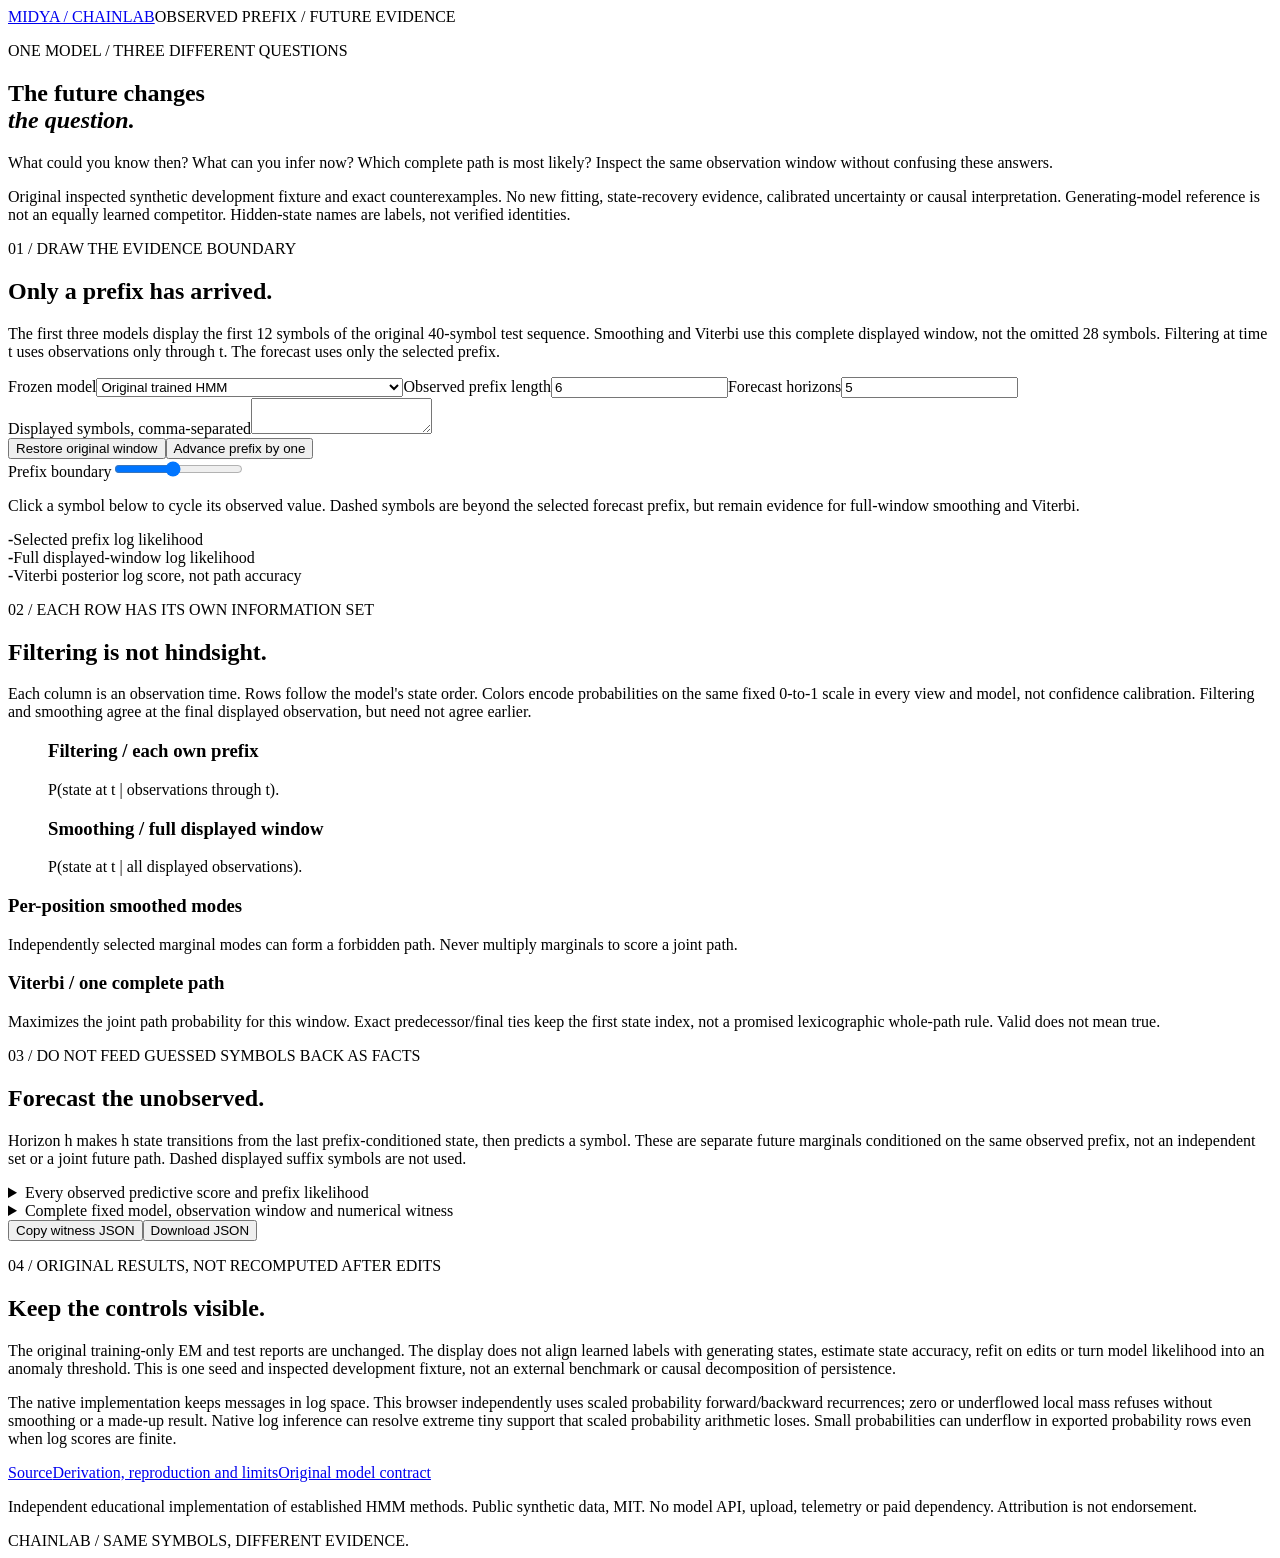
==== docs/index.html @ 7d822a17 "Create index.html" ====
<!doctype html><html lang="en"><head><meta charset="utf-8"><meta name="viewport" content="width=device-width,initial-scale=1"><title>ChainLab - the future changes the question</title><meta name="description" content="Separate prefix-only HMM filtering, full-window smoothing, Viterbi paths and unobserved-future marginal forecasts."><link rel="stylesheet" href="style.css"></head><body><header><a href="https://github.com/midya8/chainlab">MIDYA / CHAINLAB</a><span>OBSERVED PREFIX / FUTURE EVIDENCE</span></header><main><section class="hero"><p class="eyebrow">ONE MODEL / THREE DIFFERENT QUESTIONS</p><h1>The future changes<br><em>the question.</em></h1><p class="lede">What could you know then? What can you infer now? Which complete path is most likely? Inspect the same observation window without confusing these answers.</p><aside>Original inspected synthetic development fixture and exact counterexamples. No new fitting, state-recovery evidence, calibrated uncertainty or causal interpretation. Generating-model reference is not an equally learned competitor. Hidden-state names are labels, not verified identities.</aside></section><section><p class="eyebrow">01 / DRAW THE EVIDENCE BOUNDARY</p><h2>Only a prefix has arrived.</h2><p>The first three models display the first 12 symbols of the original 40-symbol test sequence. Smoothing and Viterbi use this complete displayed window, not the omitted 28 symbols. Filtering at time t uses observations only through t. The forecast uses only the selected prefix.</p><div class="controls"><label>Frozen model<select id="arm"><option value="trained">Original trained HMM</option><option value="initial">Original supplied initialization</option><option value="reference">Original generating-model reference</option><option value="future">Exact future-evidence counterexample</option><option value="path">Exact impossible-marginal-path counterexample</option></select></label><label>Observed prefix length<input id="cut" type="number" value="6" step="1"></label><label>Forecast horizons<input id="horizon" type="number" value="5" step="1"></label></div><label>Displayed symbols, comma-separated<textarea id="sequence" spellcheck="false"></textarea></label><div class="button-row"><button id="reset">Restore original window</button><button id="advance">Advance prefix by one</button></div><label for="cut-slider">Prefix boundary</label><input id="cut-slider" type="range" min="1" max="12" step="1" value="6"><p id="state" role="status" aria-live="polite"></p><p id="error" role="alert"></p><p class="caption">Click a symbol below to cycle its observed value. Dashed symbols are beyond the selected forecast prefix, but remain evidence for full-window smoothing and Viterbi.</p><div id="tokens" class="sequence"></div><div class="metrics"><div><strong id="prefix-ll">-</strong><span>Selected prefix log likelihood</span></div><div><strong id="window-ll">-</strong><span>Full displayed-window log likelihood</span></div><div><strong id="path-score">-</strong><span>Viterbi posterior log score, not path accuracy</span></div></div></section><section><p class="eyebrow">02 / EACH ROW HAS ITS OWN INFORMATION SET</p><h2>Filtering is not hindsight.</h2><p>Each column is an observation time. Rows follow the model's state order. Colors encode probabilities on the same fixed 0-to-1 scale in every view and model, not confidence calibration. Filtering and smoothing agree at the final displayed observation, but need not agree earlier.</p><div id="color-key" class="caption"></div><div class="panels"><figure><h3>Filtering / each own prefix</h3><div id="filter-heat" class="heat"></div><figcaption>P(state at t | observations through t).</figcaption></figure><figure><h3>Smoothing / full displayed window</h3><div id="smooth-heat" class="heat"></div><figcaption>P(state at t | all displayed observations).</figcaption></figure></div><aside id="contrast"></aside><div class="panels"><div class="card"><h3>Per-position smoothed modes</h3><p id="modes" class="path-note"></p><p id="modes-valid"></p><p class="caption">Independently selected marginal modes can form a forbidden path. Never multiply marginals to score a joint path.</p></div><div class="card"><h3>Viterbi / one complete path</h3><p id="path" class="path-note"></p><p class="caption">Maximizes the joint path probability for this window. Exact predecessor/final ties keep the first state index, not a promised lexicographic whole-path rule. Valid does not mean true.</p></div></div></section><section><p class="eyebrow">03 / DO NOT FEED GUESSED SYMBOLS BACK AS FACTS</p><h2>Forecast the unobserved.</h2><p>Horizon h makes h state transitions from the last prefix-conditioned state, then predicts a symbol. These are separate future marginals conditioned on the same observed prefix, not an independent set or a joint future path. Dashed displayed suffix symbols are not used.</p><div id="forecast"></div><aside id="forecast-note"></aside><details><summary>Every observed predictive score and prefix likelihood</summary><p class="caption">Scroll horizontally on narrow screens. The predictive distribution at time t uses the preceding prefix, before observing symbol t.</p><div class="score-table" role="region" tabindex="0" aria-label="Predictive score table"><table><thead><tr><th>Time</th><th>Observed symbol</th><th>Prior predictive probabilities</th><th>Observed log score</th><th>Cumulative log likelihood</th></tr></thead><tbody id="scores"></tbody></table></div></details><details><summary>Complete fixed model, observation window and numerical witness</summary><pre id="witness"></pre></details><div class="button-row"><button id="copy">Copy witness JSON</button><button id="download">Download JSON</button></div><p id="copy-status" role="status" aria-live="polite"></p></section><section><p class="eyebrow">04 / ORIGINAL RESULTS, NOT RECOMPUTED AFTER EDITS</p><h2>Keep the controls visible.</h2><aside id="original"></aside><p>The original training-only EM and test reports are unchanged. The display does not align learned labels with generating states, estimate state accuracy, refit on edits or turn model likelihood into an anomaly threshold. This is one seed and inspected development fixture, not an external benchmark or causal decomposition of persistence.</p><p>The native implementation keeps messages in log space. This browser independently uses scaled probability forward/backward recurrences; zero or underflowed local mass refuses without smoothing or a made-up result. Native log inference can resolve extreme tiny support that scaled probability arithmetic loses. Small probabilities can underflow in exported probability rows even when log scores are finite.</p><nav><a href="https://github.com/midya8/chainlab">Source</a><a href="https://github.com/midya8/chainlab/blob/main/EVIDENCE.md">Derivation, reproduction and limits</a><a href="https://github.com/midya8/chainlab/blob/main/DESIGN.md">Original model contract</a></nav><p class="caption">Independent educational implementation of established HMM methods. Public synthetic data, MIT. No model API, upload, telemetry or paid dependency. Attribution is not endorsement.</p></section></main><footer>CHAINLAB / SAME SYMBOLS, DIFFERENT EVIDENCE.</footer><script src="data.js"></script><script src="inference.js"></script><script src="app.js"></script></body></html>
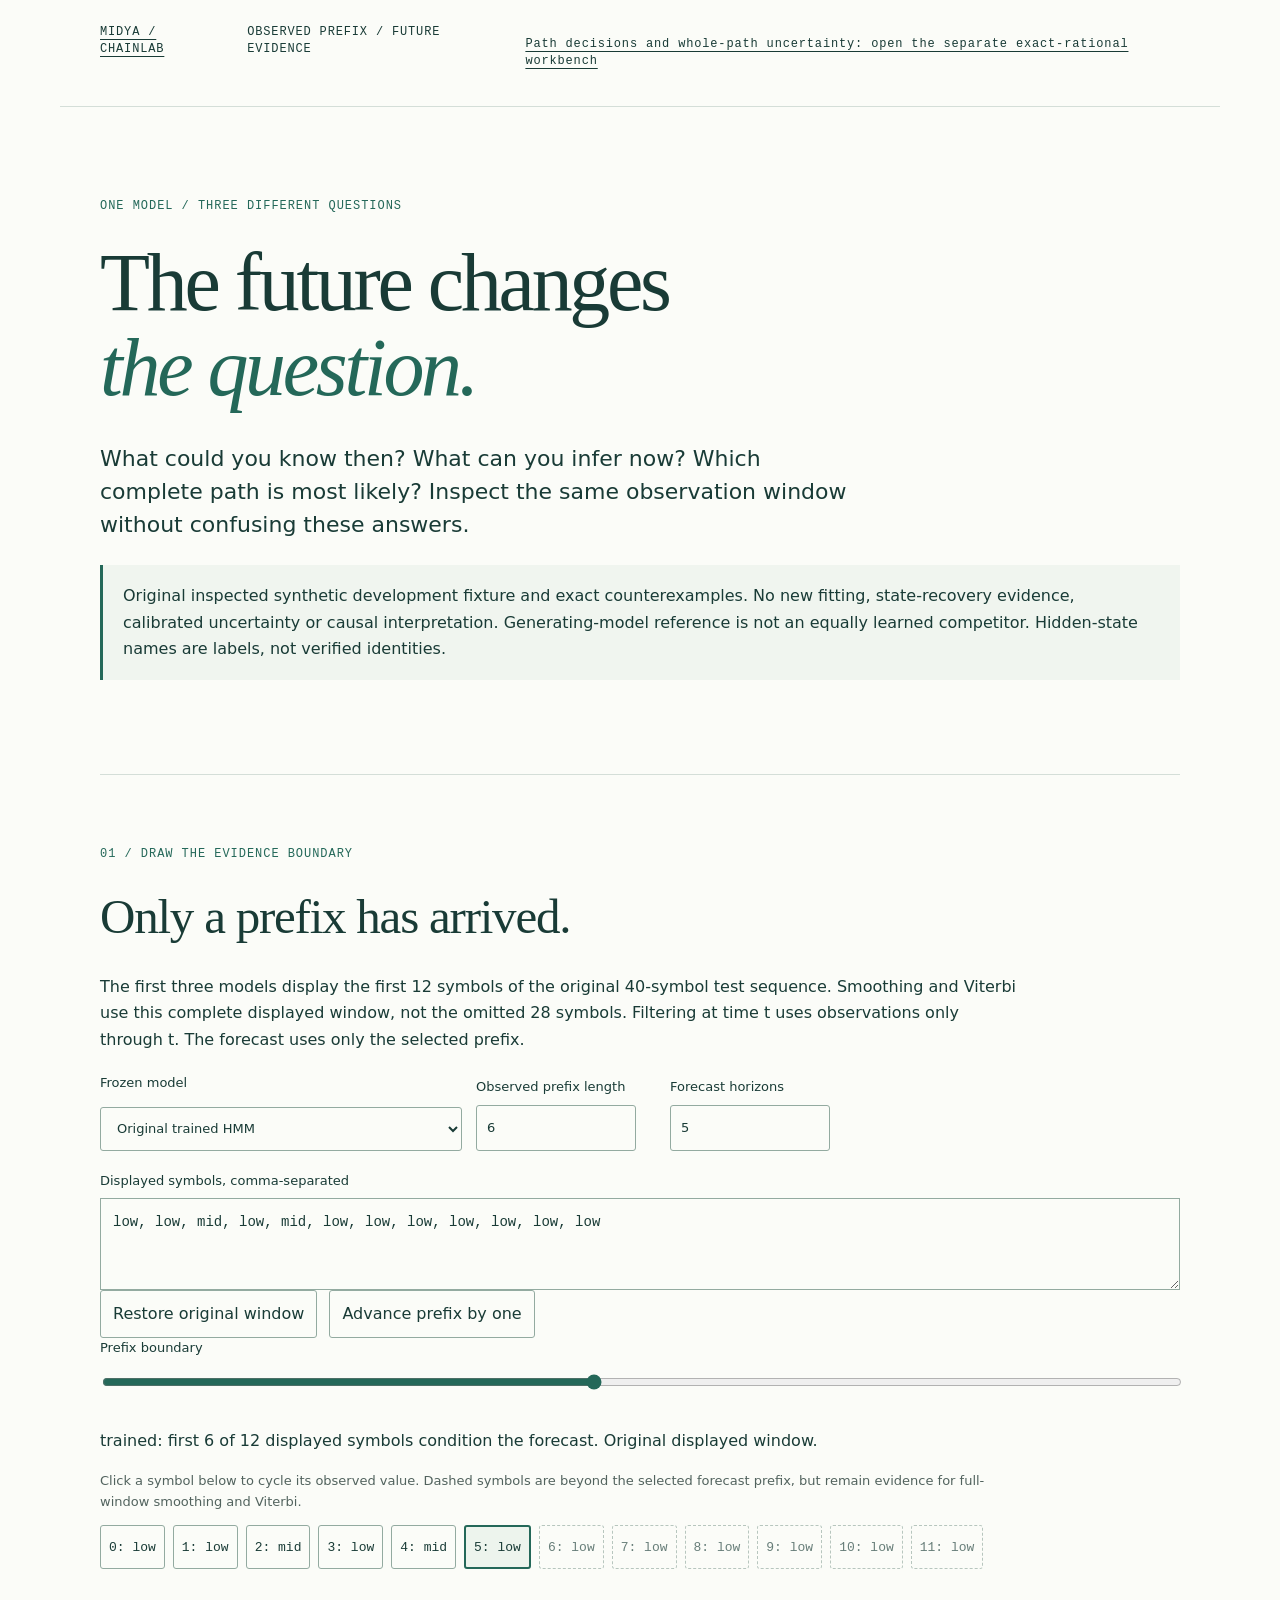
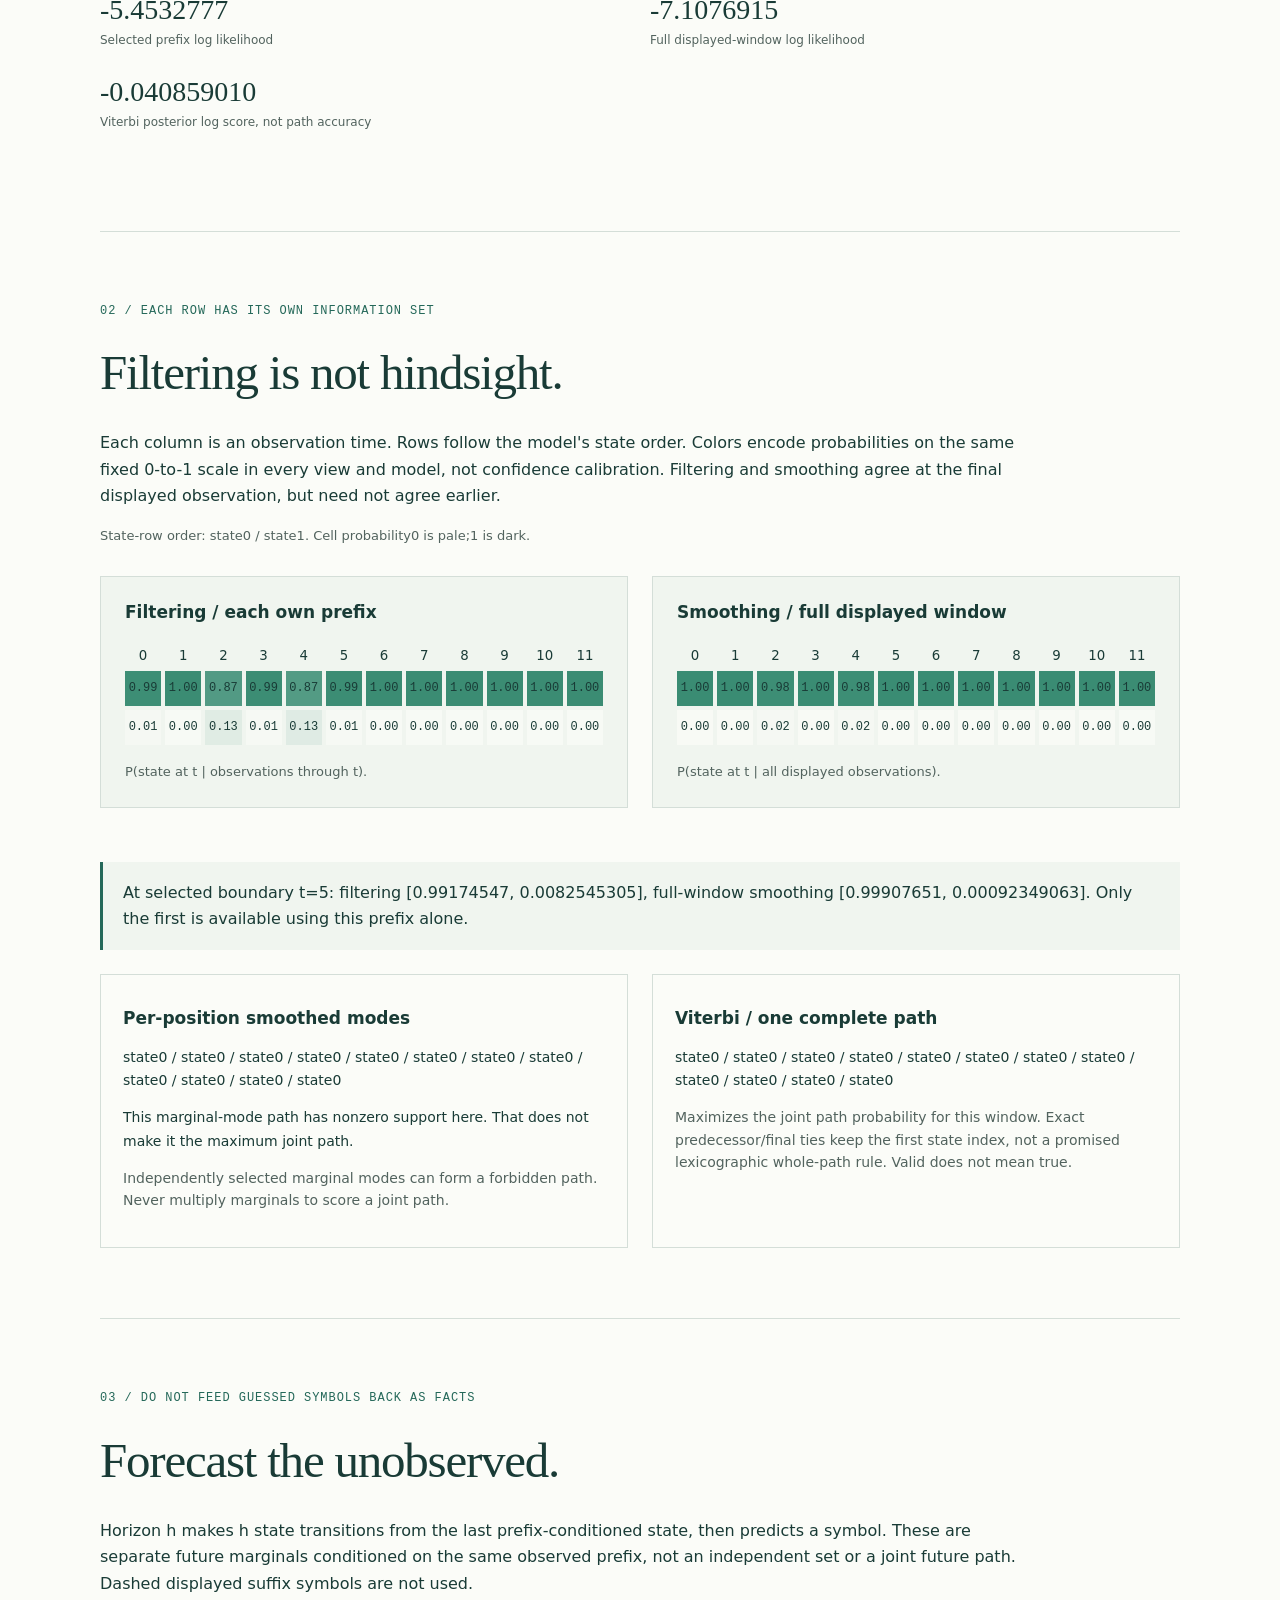
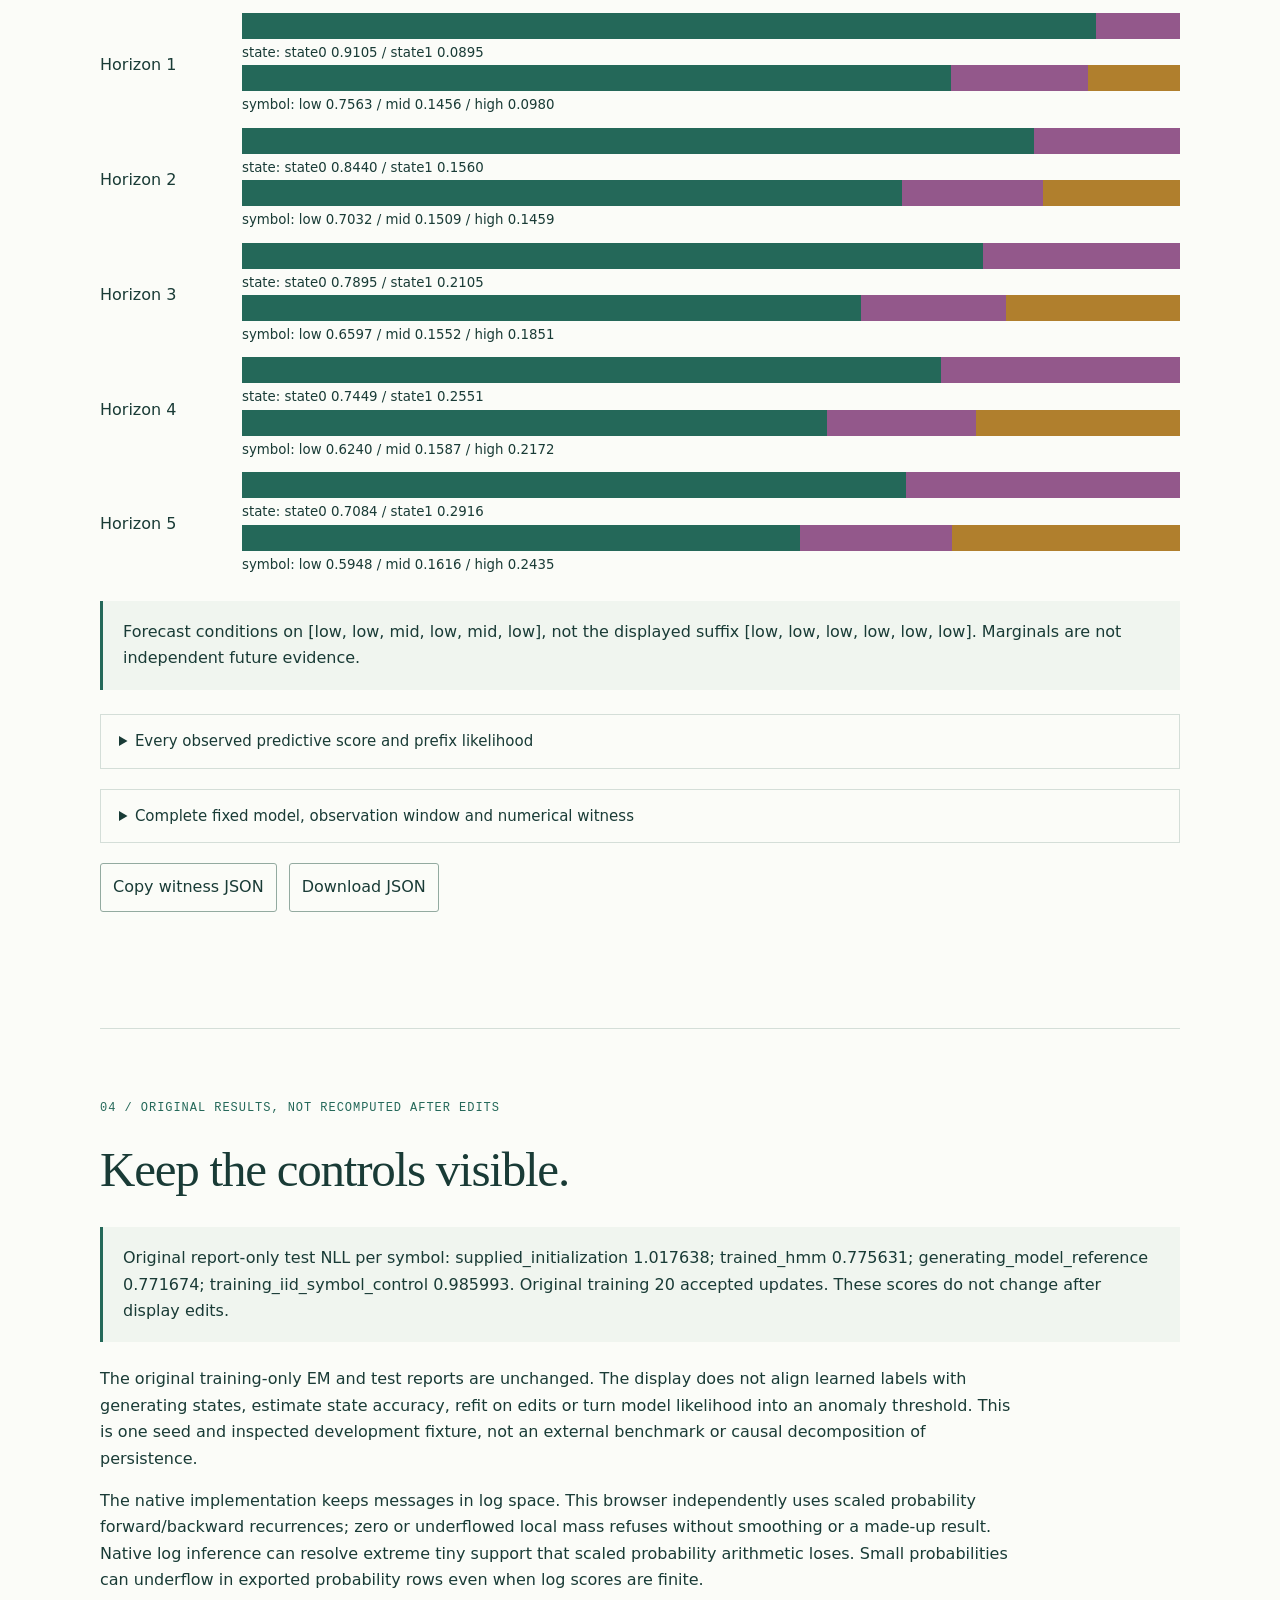
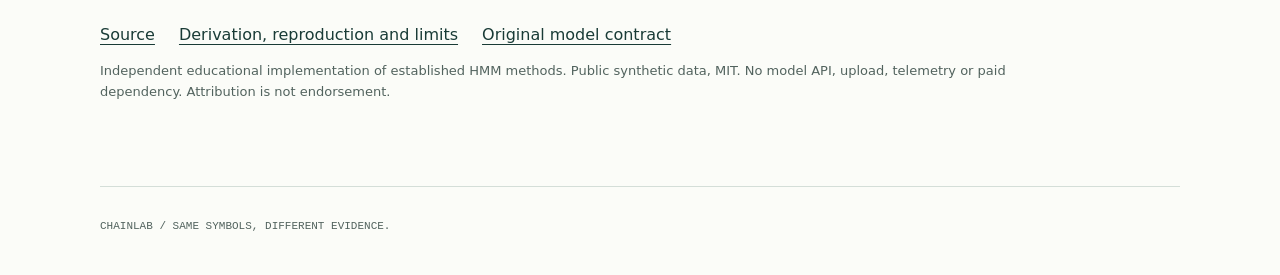
==== commit 70ae5b81: "ChainLab: add path-risk workbench in docs/index.html Separate MAP, supported expected matches, produ" ====
--- a/docs/index.html
+++ b/docs/index.html
@@ -1 +1 @@
-<!doctype html><html lang="en"><head><meta charset="utf-8"><meta name="viewport" content="width=device-width,initial-scale=1"><title>ChainLab - the future changes the question</title><meta name="description" content="Separate prefix-only HMM filtering, full-window smoothing, Viterbi paths and unobserved-future marginal forecasts."><link rel="stylesheet" href="style.css"></head><body><header><a href="https://github.com/midya8/chainlab">MIDYA / CHAINLAB</a><span>OBSERVED PREFIX / FUTURE EVIDENCE</span></header><main><section class="hero"><p class="eyebrow">ONE MODEL / THREE DIFFERENT QUESTIONS</p><h1>The future changes<br><em>the question.</em></h1><p class="lede">What could you know then? What can you infer now? Which complete path is most likely? Inspect the same observation window without confusing these answers.</p><aside>Original inspected synthetic development fixture and exact counterexamples. No new fitting, state-recovery evidence, calibrated uncertainty or causal interpretation. Generating-model reference is not an equally learned competitor. Hidden-state names are labels, not verified identities.</aside></section><section><p class="eyebrow">01 / DRAW THE EVIDENCE BOUNDARY</p><h2>Only a prefix has arrived.</h2><p>The first three models display the first 12 symbols of the original 40-symbol test sequence. Smoothing and Viterbi use this complete displayed window, not the omitted 28 symbols. Filtering at time t uses observations only through t. The forecast uses only the selected prefix.</p><div class="controls"><label>Frozen model<select id="arm"><option value="trained">Original trained HMM</option><option value="initial">Original supplied initialization</option><option value="reference">Original generating-model reference</option><option value="future">Exact future-evidence counterexample</option><option value="path">Exact impossible-marginal-path counterexample</option></select></label><label>Observed prefix length<input id="cut" type="number" value="6" step="1"></label><label>Forecast horizons<input id="horizon" type="number" value="5" step="1"></label></div><label>Displayed symbols, comma-separated<textarea id="sequence" spellcheck="false"></textarea></label><div class="button-row"><button id="reset">Restore original window</button><button id="advance">Advance prefix by one</button></div><label for="cut-slider">Prefix boundary</label><input id="cut-slider" type="range" min="1" max="12" step="1" value="6"><p id="state" role="status" aria-live="polite"></p><p id="error" role="alert"></p><p class="caption">Click a symbol below to cycle its observed value. Dashed symbols are beyond the selected forecast prefix, but remain evidence for full-window smoothing and Viterbi.</p><div id="tokens" class="sequence"></div><div class="metrics"><div><strong id="prefix-ll">-</strong><span>Selected prefix log likelihood</span></div><div><strong id="window-ll">-</strong><span>Full displayed-window log likelihood</span></div><div><strong id="path-score">-</strong><span>Viterbi posterior log score, not path accuracy</span></div></div></section><section><p class="eyebrow">02 / EACH ROW HAS ITS OWN INFORMATION SET</p><h2>Filtering is not hindsight.</h2><p>Each column is an observation time. Rows follow the model's state order. Colors encode probabilities on the same fixed 0-to-1 scale in every view and model, not confidence calibration. Filtering and smoothing agree at the final displayed observation, but need not agree earlier.</p><div id="color-key" class="caption"></div><div class="panels"><figure><h3>Filtering / each own prefix</h3><div id="filter-heat" class="heat"></div><figcaption>P(state at t | observations through t).</figcaption></figure><figure><h3>Smoothing / full displayed window</h3><div id="smooth-heat" class="heat"></div><figcaption>P(state at t | all displayed observations).</figcaption></figure></div><aside id="contrast"></aside><div class="panels"><div class="card"><h3>Per-position smoothed modes</h3><p id="modes" class="path-note"></p><p id="modes-valid"></p><p class="caption">Independently selected marginal modes can form a forbidden path. Never multiply marginals to score a joint path.</p></div><div class="card"><h3>Viterbi / one complete path</h3><p id="path" class="path-note"></p><p class="caption">Maximizes the joint path probability for this window. Exact predecessor/final ties keep the first state index, not a promised lexicographic whole-path rule. Valid does not mean true.</p></div></div></section><section><p class="eyebrow">03 / DO NOT FEED GUESSED SYMBOLS BACK AS FACTS</p><h2>Forecast the unobserved.</h2><p>Horizon h makes h state transitions from the last prefix-conditioned state, then predicts a symbol. These are separate future marginals conditioned on the same observed prefix, not an independent set or a joint future path. Dashed displayed suffix symbols are not used.</p><div id="forecast"></div><aside id="forecast-note"></aside><details><summary>Every observed predictive score and prefix likelihood</summary><p class="caption">Scroll horizontally on narrow screens. The predictive distribution at time t uses the preceding prefix, before observing symbol t.</p><div class="score-table" role="region" tabindex="0" aria-label="Predictive score table"><table><thead><tr><th>Time</th><th>Observed symbol</th><th>Prior predictive probabilities</th><th>Observed log score</th><th>Cumulative log likelihood</th></tr></thead><tbody id="scores"></tbody></table></div></details><details><summary>Complete fixed model, observation window and numerical witness</summary><pre id="witness"></pre></details><div class="button-row"><button id="copy">Copy witness JSON</button><button id="download">Download JSON</button></div><p id="copy-status" role="status" aria-live="polite"></p></section><section><p class="eyebrow">04 / ORIGINAL RESULTS, NOT RECOMPUTED AFTER EDITS</p><h2>Keep the controls visible.</h2><aside id="original"></aside><p>The original training-only EM and test reports are unchanged. The display does not align learned labels with generating states, estimate state accuracy, refit on edits or turn model likelihood into an anomaly threshold. This is one seed and inspected development fixture, not an external benchmark or causal decomposition of persistence.</p><p>The native implementation keeps messages in log space. This browser independently uses scaled probability forward/backward recurrences; zero or underflowed local mass refuses without smoothing or a made-up result. Native log inference can resolve extreme tiny support that scaled probability arithmetic loses. Small probabilities can underflow in exported probability rows even when log scores are finite.</p><nav><a href="https://github.com/midya8/chainlab">Source</a><a href="https://github.com/midya8/chainlab/blob/main/EVIDENCE.md">Derivation, reproduction and limits</a><a href="https://github.com/midya8/chainlab/blob/main/DESIGN.md">Original model contract</a></nav><p class="caption">Independent educational implementation of established HMM methods. Public synthetic data, MIT. No model API, upload, telemetry or paid dependency. Attribution is not endorsement.</p></section></main><footer>CHAINLAB / SAME SYMBOLS, DIFFERENT EVIDENCE.</footer><script src="data.js"></script><script src="inference.js"></script><script src="app.js"></script></body></html>
+<!doctype html><html lang="en"><head><meta charset="utf-8"><meta name="viewport" content="width=device-width,initial-scale=1"><title>ChainLab - the future changes the question</title><meta name="description" content="Separate prefix-only HMM filtering, full-window smoothing, Viterbi paths and unobserved-future marginal forecasts."><link rel="stylesheet" href="style.css"></head><body><header><a href="https://github.com/midya8/chainlab">MIDYA / CHAINLAB</a><span>OBSERVED PREFIX / FUTURE EVIDENCE</span><p><a href="paths.html">Path decisions and whole-path uncertainty: open the separate exact-rational workbench</a></p></header><main><section class="hero"><p class="eyebrow">ONE MODEL / THREE DIFFERENT QUESTIONS</p><h1>The future changes<br><em>the question.</em></h1><p class="lede">What could you know then? What can you infer now? Which complete path is most likely? Inspect the same observation window without confusing these answers.</p><aside>Original inspected synthetic development fixture and exact counterexamples. No new fitting, state-recovery evidence, calibrated uncertainty or causal interpretation. Generating-model reference is not an equally learned competitor. Hidden-state names are labels, not verified identities.</aside></section><section><p class="eyebrow">01 / DRAW THE EVIDENCE BOUNDARY</p><h2>Only a prefix has arrived.</h2><p>The first three models display the first 12 symbols of the original 40-symbol test sequence. Smoothing and Viterbi use this complete displayed window, not the omitted 28 symbols. Filtering at time t uses observations only through t. The forecast uses only the selected prefix.</p><div class="controls"><label>Frozen model<select id="arm"><option value="trained">Original trained HMM</option><option value="initial">Original supplied initialization</option><option value="reference">Original generating-model reference</option><option value="future">Exact future-evidence counterexample</option><option value="path">Exact impossible-marginal-path counterexample</option></select></label><label>Observed prefix length<input id="cut" type="number" value="6" step="1"></label><label>Forecast horizons<input id="horizon" type="number" value="5" step="1"></label></div><label>Displayed symbols, comma-separated<textarea id="sequence" spellcheck="false"></textarea></label><div class="button-row"><button id="reset">Restore original window</button><button id="advance">Advance prefix by one</button></div><label for="cut-slider">Prefix boundary</label><input id="cut-slider" type="range" min="1" max="12" step="1" value="6"><p id="state" role="status" aria-live="polite"></p><p id="error" role="alert"></p><p class="caption">Click a symbol below to cycle its observed value. Dashed symbols are beyond the selected forecast prefix, but remain evidence for full-window smoothing and Viterbi.</p><div id="tokens" class="sequence"></div><div class="metrics"><div><strong id="prefix-ll">-</strong><span>Selected prefix log likelihood</span></div><div><strong id="window-ll">-</strong><span>Full displayed-window log likelihood</span></div><div><strong id="path-score">-</strong><span>Viterbi posterior log score, not path accuracy</span></div></div></section><section><p class="eyebrow">02 / EACH ROW HAS ITS OWN INFORMATION SET</p><h2>Filtering is not hindsight.</h2><p>Each column is an observation time. Rows follow the model's state order. Colors encode probabilities on the same fixed 0-to-1 scale in every view and model, not confidence calibration. Filtering and smoothing agree at the final displayed observation, but need not agree earlier.</p><div id="color-key" class="caption"></div><div class="panels"><figure><h3>Filtering / each own prefix</h3><div id="filter-heat" class="heat"></div><figcaption>P(state at t | observations through t).</figcaption></figure><figure><h3>Smoothing / full displayed window</h3><div id="smooth-heat" class="heat"></div><figcaption>P(state at t | all displayed observations).</figcaption></figure></div><aside id="contrast"></aside><div class="panels"><div class="card"><h3>Per-position smoothed modes</h3><p id="modes" class="path-note"></p><p id="modes-valid"></p><p class="caption">Independently selected marginal modes can form a forbidden path. Never multiply marginals to score a joint path.</p></div><div class="card"><h3>Viterbi / one complete path</h3><p id="path" class="path-note"></p><p class="caption">Maximizes the joint path probability for this window. Exact predecessor/final ties keep the first state index, not a promised lexicographic whole-path rule. Valid does not mean true.</p></div></div></section><section><p class="eyebrow">03 / DO NOT FEED GUESSED SYMBOLS BACK AS FACTS</p><h2>Forecast the unobserved.</h2><p>Horizon h makes h state transitions from the last prefix-conditioned state, then predicts a symbol. These are separate future marginals conditioned on the same observed prefix, not an independent set or a joint future path. Dashed displayed suffix symbols are not used.</p><div id="forecast"></div><aside id="forecast-note"></aside><details><summary>Every observed predictive score and prefix likelihood</summary><p class="caption">Scroll horizontally on narrow screens. The predictive distribution at time t uses the preceding prefix, before observing symbol t.</p><div class="score-table" role="region" tabindex="0" aria-label="Predictive score table"><table><thead><tr><th>Time</th><th>Observed symbol</th><th>Prior predictive probabilities</th><th>Observed log score</th><th>Cumulative log likelihood</th></tr></thead><tbody id="scores"></tbody></table></div></details><details><summary>Complete fixed model, observation window and numerical witness</summary><pre id="witness"></pre></details><div class="button-row"><button id="copy">Copy witness JSON</button><button id="download">Download JSON</button></div><p id="copy-status" role="status" aria-live="polite"></p></section><section><p class="eyebrow">04 / ORIGINAL RESULTS, NOT RECOMPUTED AFTER EDITS</p><h2>Keep the controls visible.</h2><aside id="original"></aside><p>The original training-only EM and test reports are unchanged. The display does not align learned labels with generating states, estimate state accuracy, refit on edits or turn model likelihood into an anomaly threshold. This is one seed and inspected development fixture, not an external benchmark or causal decomposition of persistence.</p><p>The native implementation keeps messages in log space. This browser independently uses scaled probability forward/backward recurrences; zero or underflowed local mass refuses without smoothing or a made-up result. Native log inference can resolve extreme tiny support that scaled probability arithmetic loses. Small probabilities can underflow in exported probability rows even when log scores are finite.</p><nav><a href="https://github.com/midya8/chainlab">Source</a><a href="https://github.com/midya8/chainlab/blob/main/EVIDENCE.md">Derivation, reproduction and limits</a><a href="https://github.com/midya8/chainlab/blob/main/DESIGN.md">Original model contract</a></nav><p class="caption">Independent educational implementation of established HMM methods. Public synthetic data, MIT. No model API, upload, telemetry or paid dependency. Attribution is not endorsement.</p></section></main><footer>CHAINLAB / SAME SYMBOLS, DIFFERENT EVIDENCE.</footer><script src="data.js"></script><script src="inference.js"></script><script src="app.js"></script></body></html>
--- a/docs/style.css
+++ b/docs/style.css
@@ -0,0 +1,10 @@
+:root{color-scheme:light;--ink:#193b36;--muted:#52635e;--rule:#d4ded8;--accent:#246859;--paper:#fbfcf8;--panel:#f0f5ef;--error:#a32432}*{box-sizing:border-box}body{margin:0;background:var(--paper);color:var(--ink);font:16px/1.65 system-ui,-apple-system,Segoe UI,sans-serif}header,main,footer{max-width:1160px;margin:auto;padding:0 40px}header{padding-top:24px;padding-bottom:24px;display:flex;justify-content:space-between;gap:24px;border-bottom:1px solid var(--rule);font:12px/1.4 ui-monospace,monospace;letter-spacing:.07em}a{color:inherit;text-underline-offset:4px}a:hover{color:var(--accent)}section{padding:70px 0;border-bottom:1px solid var(--rule)}.hero{padding-top:90px}.eyebrow{font:12px/1.6 ui-monospace,monospace;letter-spacing:.08em;color:var(--accent);margin:0 0 24px}h1{font:clamp(48px,6.4vw,82px)/1.04 Georgia,serif;letter-spacing:-.04em;margin:0 0 32px;max-width:950px}h1 em{font-weight:normal;color:var(--accent)}h2{font:clamp(32px,4vw,49px)/1.13 Georgia,serif;letter-spacing:-.025em;margin:0 0 30px}h3{font-size:17px;line-height:1.4;margin:0 0 20px}.lede{font-size:22px;line-height:1.5;max-width:760px}p{max-width:920px}.muted,.caption{color:var(--muted)}.caption{font-size:13px;line-height:1.6}.facts{display:grid;grid-template-columns:repeat(3,minmax(0,1fr));gap:24px;margin:40px 0}.facts strong{display:block;font:30px/1.25 Georgia,serif;overflow-wrap:anywhere}.facts span{display:block;font-size:13px;color:var(--muted);margin-top:6px}.callout{background:var(--panel);border-left:3px solid var(--accent);padding:15px 18px;max-width:none}.toolbar{display:flex;gap:16px;align-items:end;flex-wrap:wrap;margin:28px 0 12px}label{display:block;font-size:13px;line-height:1.5}input,select,button,summary{font:inherit}input[type=number],select,button{min-height:46px;border:1px solid #93aaa0;border-radius:3px;background:transparent;color:var(--ink);padding:10px 12px;max-width:100%}select{display:block;margin-top:6px;min-width:160px}button{cursor:pointer;font-size:14px}button:hover{background:#e1ece3}button:focus-visible,select:focus-visible,input:focus-visible,summary:focus-visible{outline:3px solid #ae6f9e;outline-offset:3px}.workspace{display:grid;grid-template-columns:1.1fr 1fr;gap:22px;align-items:start;margin:24px 0}.panel{background:var(--panel);padding:24px;min-width:0;border:1px solid var(--rule)}svg{display:block;width:100%;height:auto;overflow:hidden}#scatter{background:#fbfcf8;border:1px solid var(--rule)}.metrics{display:grid;grid-template-columns:1fr 1fr;gap:20px;margin:20px 0 28px}.metrics span{display:block;font-size:12px;color:var(--muted)}.metrics strong{font:28px/1.5 Georgia,serif}.posterior{margin:16px 0}.posterior-head{display:flex;justify-content:space-between;gap:20px}.posterior .bar{height:9px;background:#d7e2d7;margin:6px 0}.posterior .bar span{display:block;height:100%}.posterior p{margin:3px 0}.button-row{display:flex;gap:12px;flex-wrap:wrap}details{border:1px solid var(--rule);margin:20px 0;padding:0 18px}summary{cursor:pointer;min-height:56px;display:list-item;align-content:center;font-size:15px;padding:14px 0}details[open]{padding-bottom:20px}#features{display:grid;grid-template-columns:repeat(2,minmax(0,1fr));gap:24px}#features .feature{display:grid;grid-template-columns:minmax(0,1fr) 105px;gap:10px;align-items:center}#features label{min-height:40px;align-content:center;font-size:14px}#features input[type=number]{width:100%;font-size:14px}#features input[type=range]{grid-column:1/-1;width:100%;accent-color:var(--accent);min-height:44px;margin:0;cursor:pointer}.cards{display:grid;grid-template-columns:repeat(2,minmax(0,1fr));gap:18px;margin:24px 0}.card{padding:22px;border:1px solid var(--rule);min-width:0}.card.pick{border:2px solid var(--accent)}.card .badge{font:11px/1.5 ui-monospace,monospace;color:var(--accent);letter-spacing:.04em}.card h3{margin:10px 0 15px}.score-row{display:flex;justify-content:space-between;gap:20px;font-size:14px;margin:6px 0}.score-row strong{font-family:ui-monospace,monospace;font-weight:500}.card p{font-size:14px}.table-scroll{overflow-x:auto}.table-scroll:focus{outline:2px solid var(--accent)}table{border-collapse:collapse;width:100%;font:12px/1.6 ui-monospace,monospace;min-width:700px}td,th{text-align:left;padding:11px 12px;border-bottom:1px solid var(--rule)}th{color:var(--accent)}pre{white-space:pre-wrap;word-break:break-all;font:12px/1.6 ui-monospace,monospace;max-height:500px;overflow:auto;padding:15px;background:var(--panel)}#error{color:var(--error);font-weight:600}nav{display:flex;gap:25px;flex-wrap:wrap;margin:28px 0 0}footer{padding-top:30px;padding-bottom:40px;font:11px/1.7 ui-monospace,monospace;color:var(--muted)}#copy-status{font-size:13px;min-height:20px}#controls{grid-template-columns:repeat(3,minmax(0,1fr))}#controls .score-row{font-size:12px}#history{background:#fbfcf8}#history-range{margin:12px 0 0}@media(max-width:760px){header,main,footer{padding-left:22px;padding-right:22px}header span{display:none}section{padding:48px 0}.hero{padding-top:58px}h1{font-size:51px}.lede{font-size:19px}.facts{gap:18px;grid-template-columns:1fr}.facts>div{display:flex;gap:18px;align-items:baseline;flex-wrap:wrap}.facts strong{font-size:27px}.facts span{font-size:13px}.workspace{grid-template-columns:1fr}.panel{padding:18px}.toolbar label{width:100%}select{width:100%;min-width:0}.toolbar button{flex:1}.cards,#controls{grid-template-columns:1fr}#features{grid-template-columns:1fr;gap:22px}.metrics{gap:14px}.metrics strong{font-size:25px}.callout{padding:14px}nav{display:grid;gap:14px}.card{padding:20px}.score-row{gap:15px}body{font-size:15px}.caption{font-size:13px}}
+#terms{display:grid;grid-template-columns:repeat(2,minmax(0,1fr));gap:12px}.term{padding:14px;border:1px solid var(--line);overflow-wrap:anywhere}.term b{display:block;margin:8px 0;font-family:monospace}.term .track{height:7px;background:#edf2ed;position:relative}.term .bar{height:7px;position:absolute;background:#286b5b}.term .bar.negative{background:#925593}.term small{display:block}.selected{background:#edf4ed}.table-wrap{overflow-x:auto}#slice{width:100%;height:auto}#error:empty{display:none}#state{overflow-wrap:anywhere}svg text{font-family:system-ui,sans-serif}nav{display:flex;flex-wrap:wrap;gap:24px}@media(max-width:650px){#terms{grid-template-columns:1fr}}
+.controls{display:flex;flex-wrap:wrap;gap:14px;align-items:end;margin:20px 0}.controls label{min-width:180px}label{display:flex;flex-direction:column;gap:8px;font-size:13px}aside{background:var(--panel);border-left:3px solid var(--accent);padding:18px 20px;margin:24px 0}.stats{display:grid;grid-template-columns:repeat(3,minmax(0,1fr));gap:24px;margin:34px 0}.stats strong{display:block;font:29px/1.3 Georgia,serif;overflow-wrap:anywhere}.stats span{display:block;font-size:13px;color:var(--muted);margin-top:8px}.feature-grid{display:grid;grid-template-columns:repeat(3,minmax(0,1fr));gap:18px;margin-top:22px}.feature-grid label{min-width:0}.feature-grid input{width:100%;min-width:0}.term{border-color:var(--rule)}#error{color:var(--error)}figure{margin:30px 0;padding:24px;background:var(--panel);border:1px solid var(--rule)}figcaption{font-size:13px;color:var(--muted);margin-top:16px}#history{width:100%;height:auto}td{white-space:normal;overflow-wrap:anywhere}#results tr td:first-child{min-width:110px}#results tr td:last-child{min-width:180px}pre{max-height:520px;overflow:auto}button,select,input,summary{min-height:44px}input[type=range]{padding:0}button,select,input{font:inherit}button{cursor:pointer}select{max-width:100%}@media(max-width:650px){.stats{grid-template-columns:1fr}.feature-grid{grid-template-columns:1fr}figure{padding:12px}.controls label,.controls button{width:100%}header span{display:none}}
+
+.term{border:1px solid var(--rule)}
+
+#query-slider{width:100%;accent-color:var(--accent)}#terms{display:table-row-group}#terms td{white-space:nowrap;overflow-wrap:normal}#terms tr td:first-child{min-width:130px}.route-table table{min-width:850px}
+#cut-slider{width:100%;accent-color:var(--accent)}.sequence{display:flex;gap:8px;flex-wrap:wrap}.sequence button{min-width:44px;font:13px ui-monospace,monospace;padding:8px}.sequence .future{opacity:.65;border-style:dashed}.sequence .selected{border:2px solid var(--accent)}.heat{display:grid;gap:4px;margin:16px 0}.heat .cell{height:35px;text-align:center;font:12px/35px ui-monospace,monospace;color:#193b36;min-width:0}.heat-label{font:12px ui-monospace,monospace;margin:12px 0}.rows{display:grid;grid-template-columns:130px 1fr;align-items:center;gap:12px;margin:10px 0}.prob-bars{display:flex;height:26px;min-width:0}.prob-bars span{display:block}.path-note{overflow-wrap:anywhere}textarea{width:100%;min-height:92px;background:transparent;border:1px solid #93aaa0;padding:12px;color:var(--ink);font:14px/1.6 ui-monospace,monospace}.controls input{max-width:160px;padding:10px;border:1px solid #93aaa0;color:var(--ink);background:transparent}.score-table{overflow:auto}.score-table table{min-width:780px}.score-table td{white-space:nowrap;overflow-wrap:normal}.panels{display:grid;grid-template-columns:1fr 1fr;gap:24px}#error:empty{display:none}@media(max-width:650px){.panels{grid-template-columns:1fr}.rows{grid-template-columns:95px 1fr}.controls input{max-width:100%;width:100%}.heat .cell{font-size:10px}.heat{gap:2px}} 
+
+.heat{display:block}.heat-grid{display:grid;gap:4px}.heat-grid>small{text-align:center}.heat-mobile{display:none}@media(max-width:650px){.heat-grid{display:none}.heat-mobile{display:grid;gap:12px}.heat-mobile>div{display:grid;grid-template-columns:40px 1fr;gap:8px;font:13px/1.6 ui-monospace,monospace}.heat-mobile span{display:block;padding-left:8px;margin-bottom:4px}}
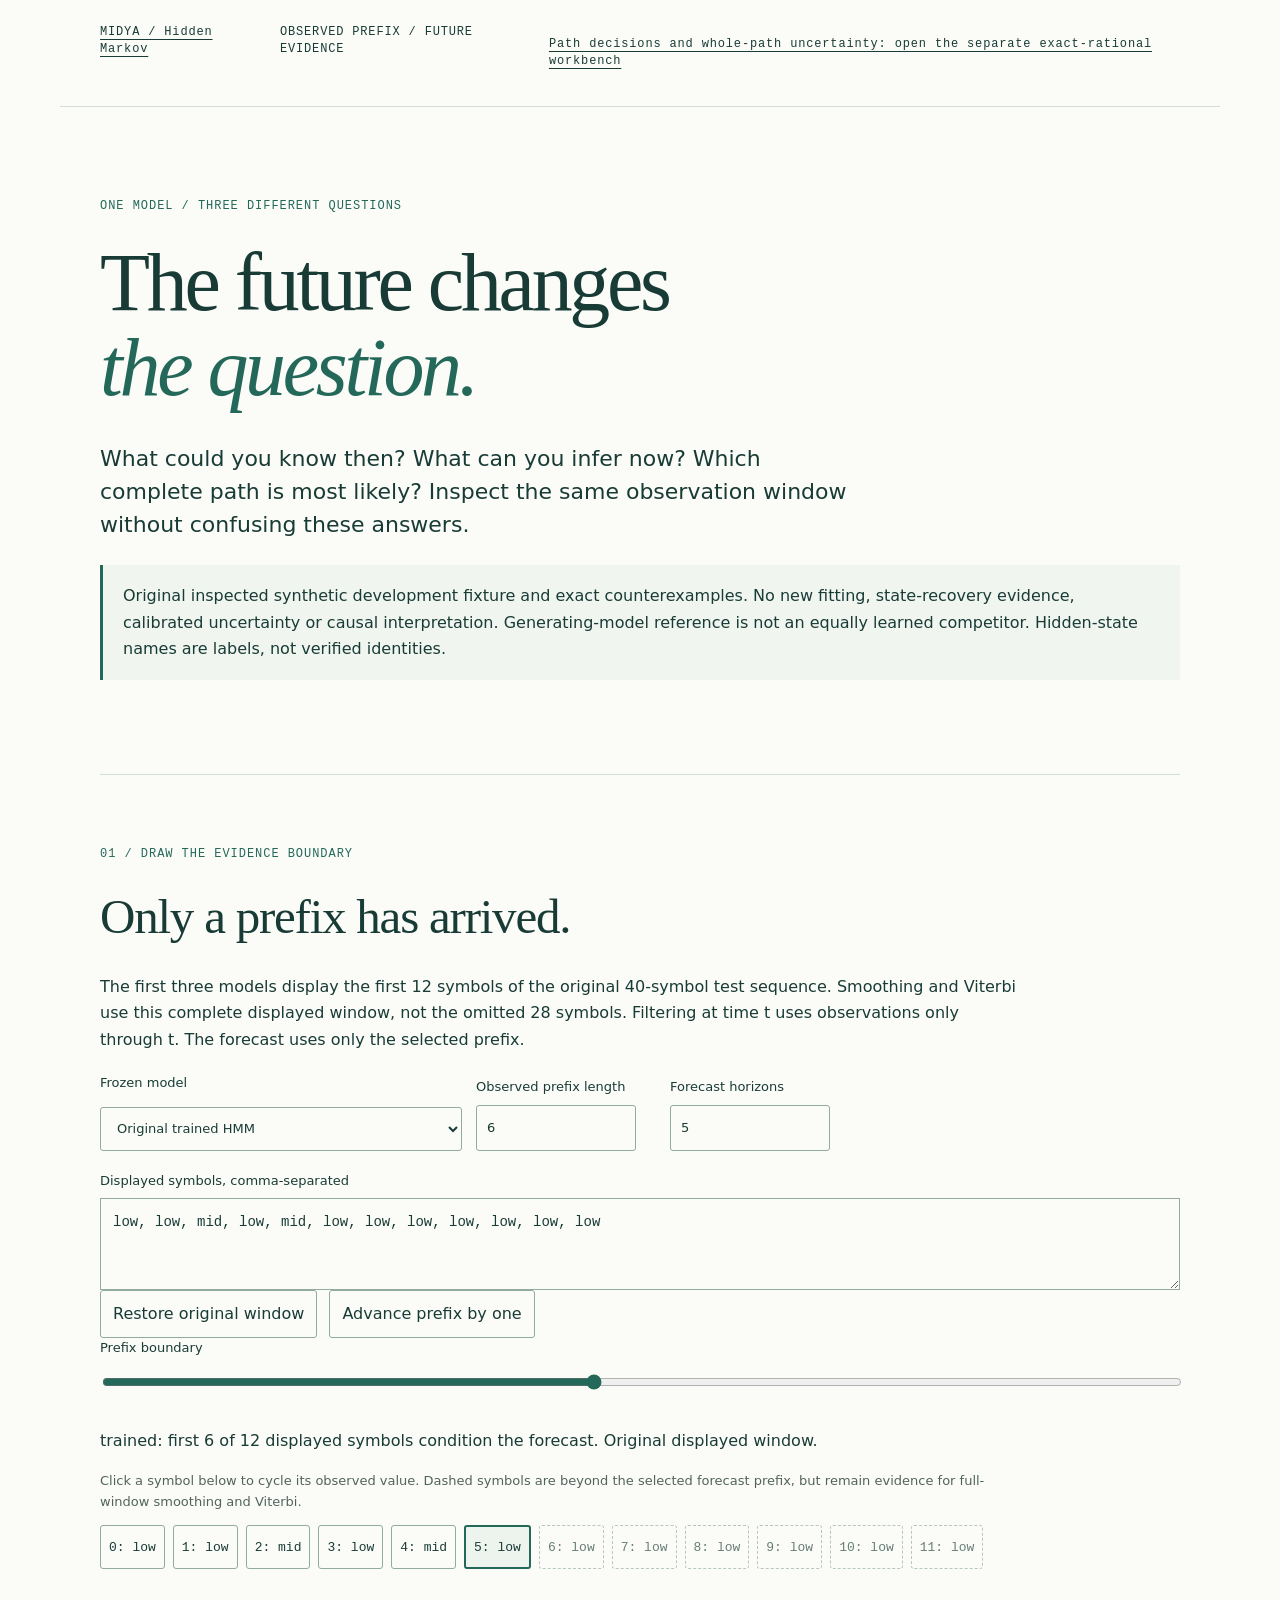
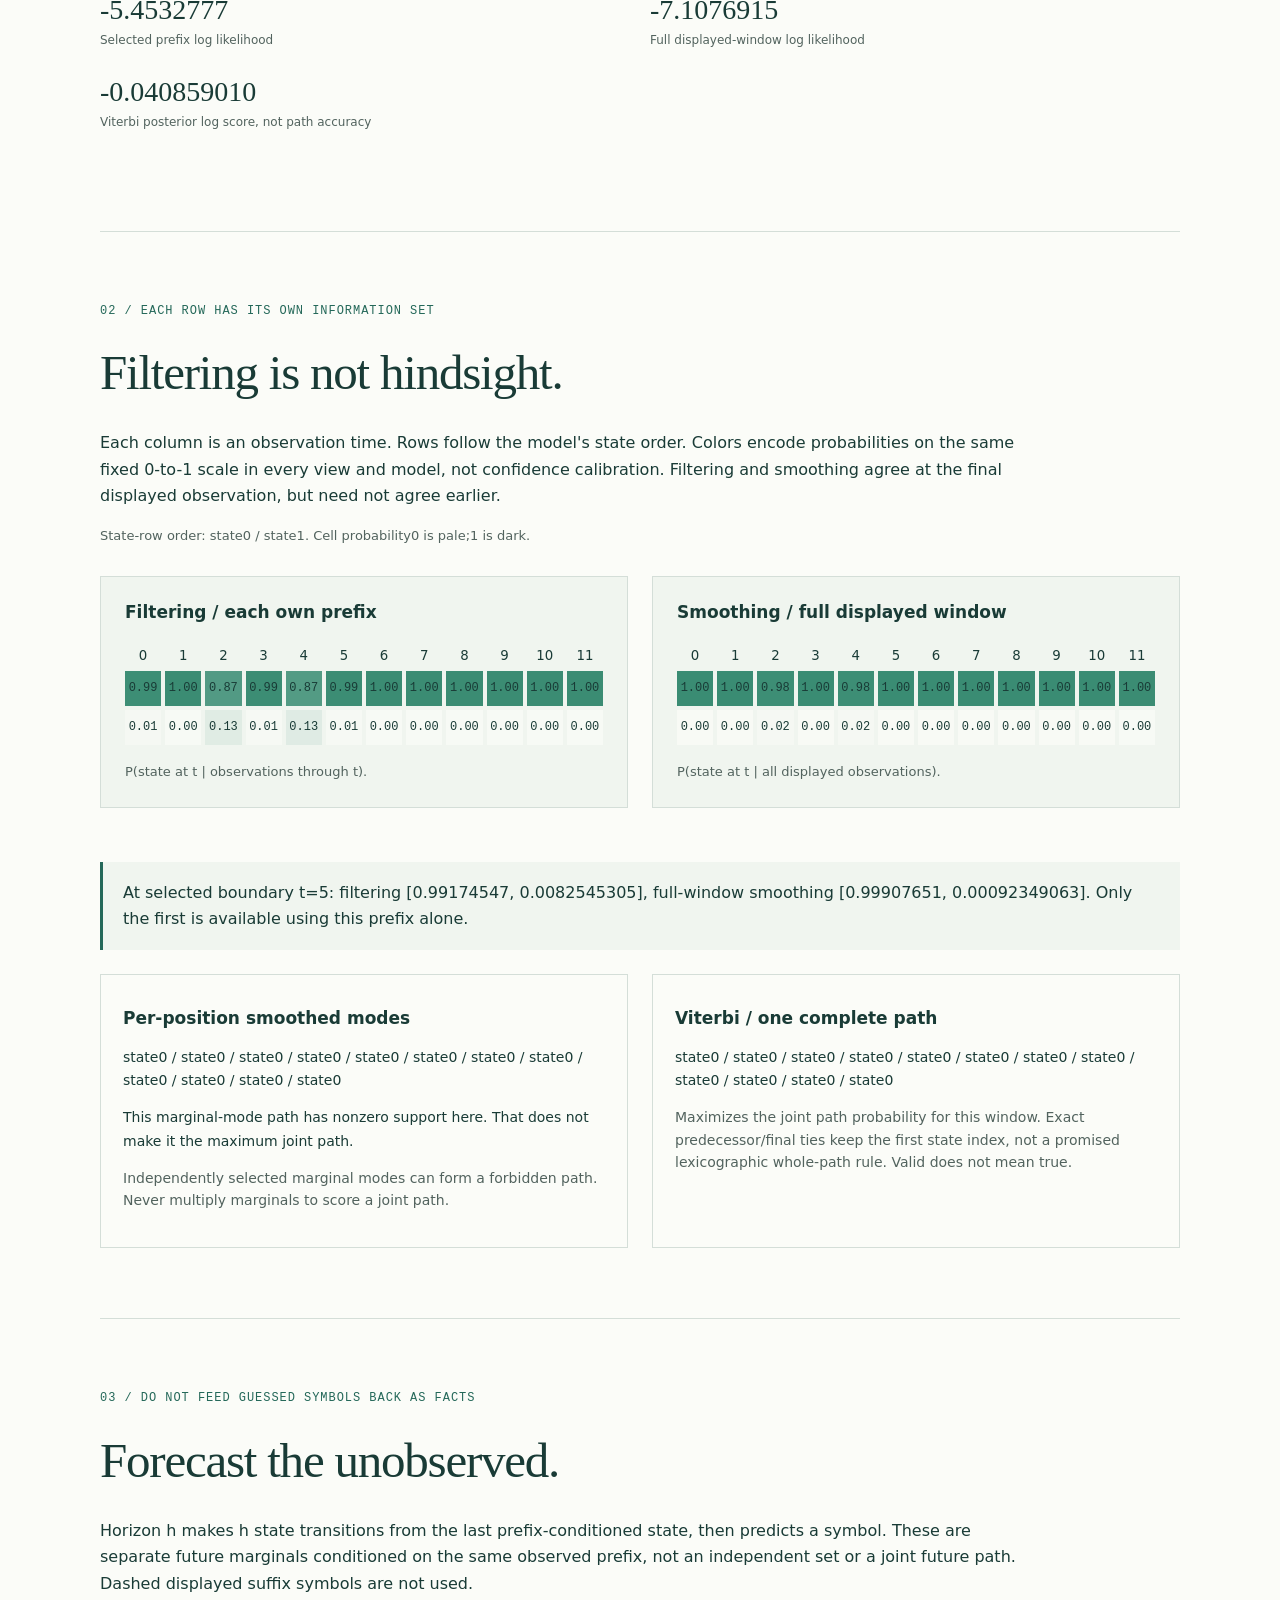
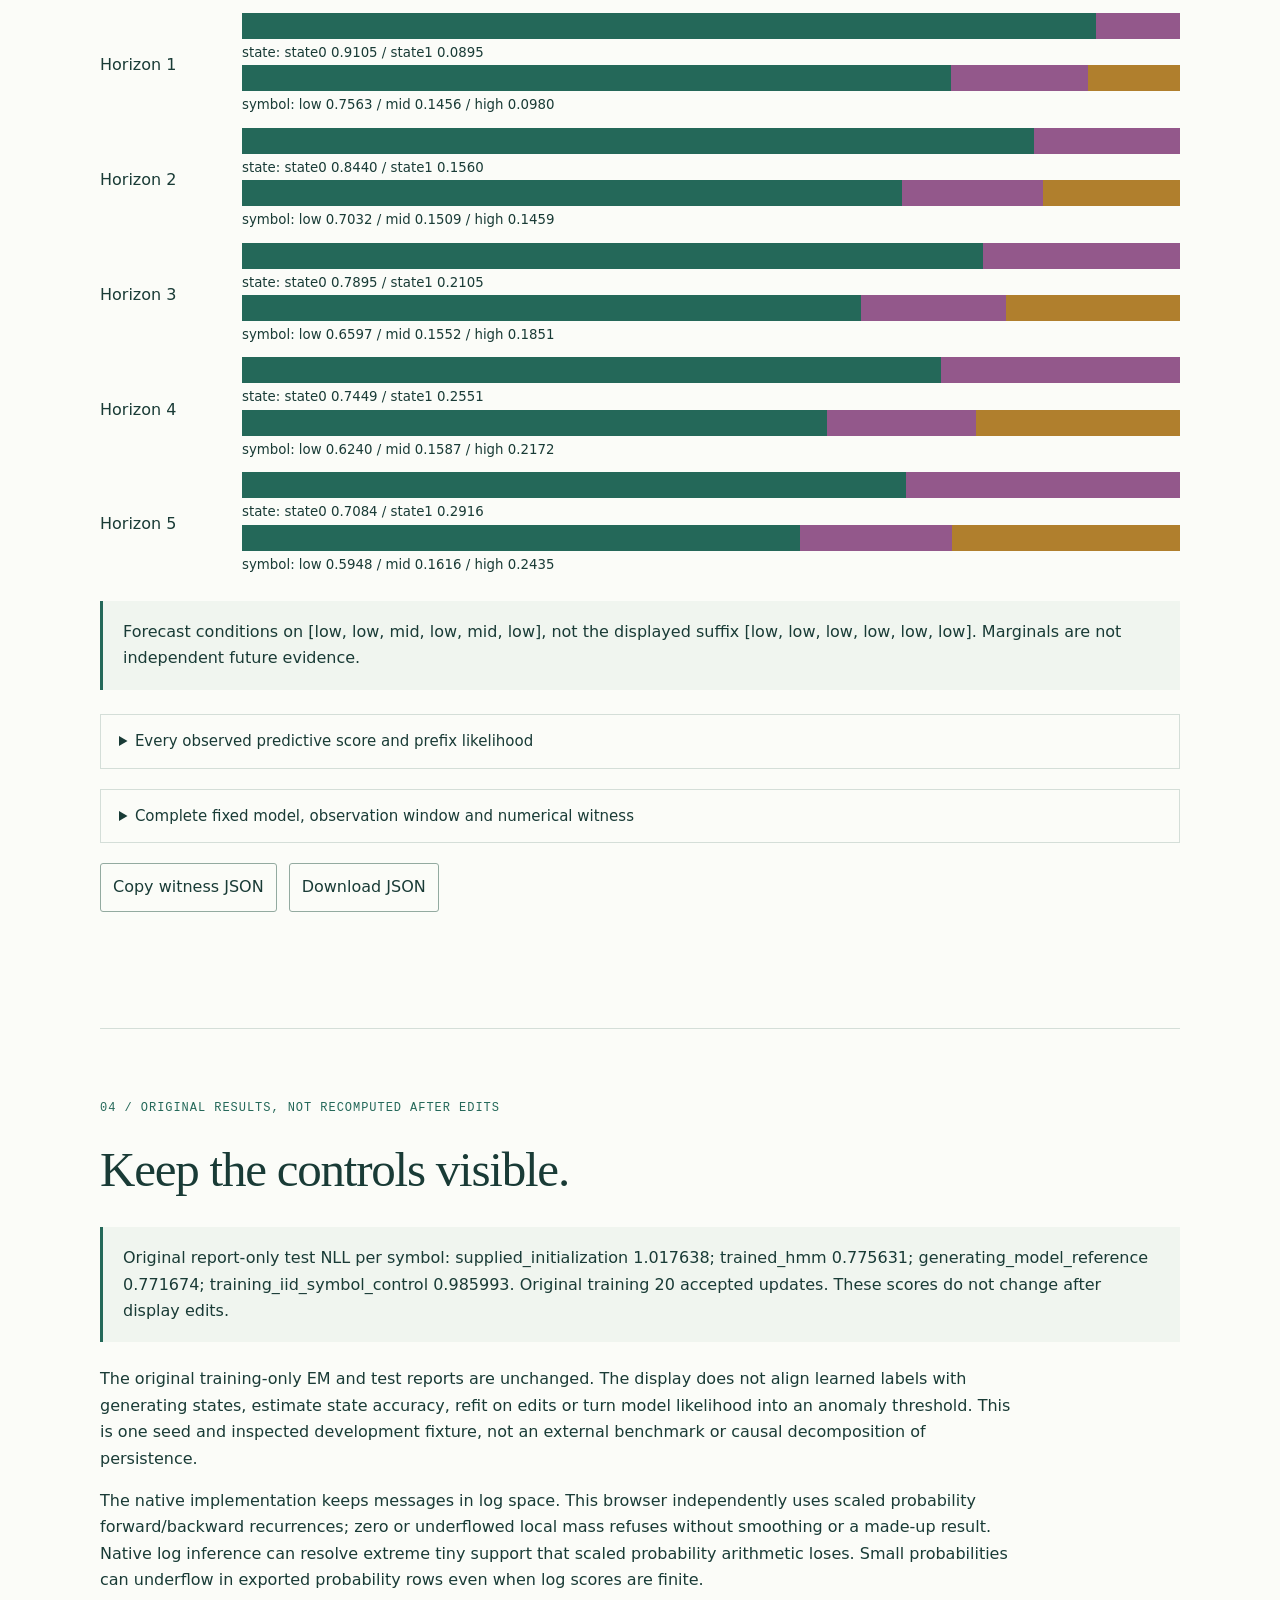
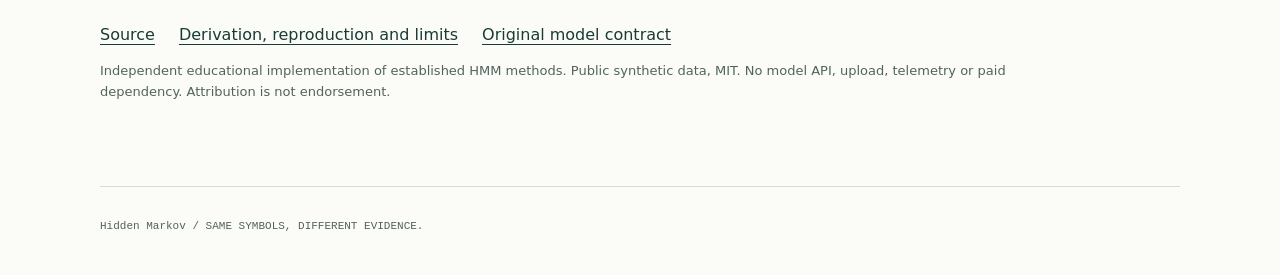
==== commit c8e1fbe4: "Update project names and links" ====
--- a/docs/index.html
+++ b/docs/index.html
@@ -1 +1 @@
-<!doctype html><html lang="en"><head><meta charset="utf-8"><meta name="viewport" content="width=device-width,initial-scale=1"><title>ChainLab - the future changes the question</title><meta name="description" content="Separate prefix-only HMM filtering, full-window smoothing, Viterbi paths and unobserved-future marginal forecasts."><link rel="stylesheet" href="style.css"></head><body><header><a href="https://github.com/midya8/chainlab">MIDYA / CHAINLAB</a><span>OBSERVED PREFIX / FUTURE EVIDENCE</span><p><a href="paths.html">Path decisions and whole-path uncertainty: open the separate exact-rational workbench</a></p></header><main><section class="hero"><p class="eyebrow">ONE MODEL / THREE DIFFERENT QUESTIONS</p><h1>The future changes<br><em>the question.</em></h1><p class="lede">What could you know then? What can you infer now? Which complete path is most likely? Inspect the same observation window without confusing these answers.</p><aside>Original inspected synthetic development fixture and exact counterexamples. No new fitting, state-recovery evidence, calibrated uncertainty or causal interpretation. Generating-model reference is not an equally learned competitor. Hidden-state names are labels, not verified identities.</aside></section><section><p class="eyebrow">01 / DRAW THE EVIDENCE BOUNDARY</p><h2>Only a prefix has arrived.</h2><p>The first three models display the first 12 symbols of the original 40-symbol test sequence. Smoothing and Viterbi use this complete displayed window, not the omitted 28 symbols. Filtering at time t uses observations only through t. The forecast uses only the selected prefix.</p><div class="controls"><label>Frozen model<select id="arm"><option value="trained">Original trained HMM</option><option value="initial">Original supplied initialization</option><option value="reference">Original generating-model reference</option><option value="future">Exact future-evidence counterexample</option><option value="path">Exact impossible-marginal-path counterexample</option></select></label><label>Observed prefix length<input id="cut" type="number" value="6" step="1"></label><label>Forecast horizons<input id="horizon" type="number" value="5" step="1"></label></div><label>Displayed symbols, comma-separated<textarea id="sequence" spellcheck="false"></textarea></label><div class="button-row"><button id="reset">Restore original window</button><button id="advance">Advance prefix by one</button></div><label for="cut-slider">Prefix boundary</label><input id="cut-slider" type="range" min="1" max="12" step="1" value="6"><p id="state" role="status" aria-live="polite"></p><p id="error" role="alert"></p><p class="caption">Click a symbol below to cycle its observed value. Dashed symbols are beyond the selected forecast prefix, but remain evidence for full-window smoothing and Viterbi.</p><div id="tokens" class="sequence"></div><div class="metrics"><div><strong id="prefix-ll">-</strong><span>Selected prefix log likelihood</span></div><div><strong id="window-ll">-</strong><span>Full displayed-window log likelihood</span></div><div><strong id="path-score">-</strong><span>Viterbi posterior log score, not path accuracy</span></div></div></section><section><p class="eyebrow">02 / EACH ROW HAS ITS OWN INFORMATION SET</p><h2>Filtering is not hindsight.</h2><p>Each column is an observation time. Rows follow the model's state order. Colors encode probabilities on the same fixed 0-to-1 scale in every view and model, not confidence calibration. Filtering and smoothing agree at the final displayed observation, but need not agree earlier.</p><div id="color-key" class="caption"></div><div class="panels"><figure><h3>Filtering / each own prefix</h3><div id="filter-heat" class="heat"></div><figcaption>P(state at t | observations through t).</figcaption></figure><figure><h3>Smoothing / full displayed window</h3><div id="smooth-heat" class="heat"></div><figcaption>P(state at t | all displayed observations).</figcaption></figure></div><aside id="contrast"></aside><div class="panels"><div class="card"><h3>Per-position smoothed modes</h3><p id="modes" class="path-note"></p><p id="modes-valid"></p><p class="caption">Independently selected marginal modes can form a forbidden path. Never multiply marginals to score a joint path.</p></div><div class="card"><h3>Viterbi / one complete path</h3><p id="path" class="path-note"></p><p class="caption">Maximizes the joint path probability for this window. Exact predecessor/final ties keep the first state index, not a promised lexicographic whole-path rule. Valid does not mean true.</p></div></div></section><section><p class="eyebrow">03 / DO NOT FEED GUESSED SYMBOLS BACK AS FACTS</p><h2>Forecast the unobserved.</h2><p>Horizon h makes h state transitions from the last prefix-conditioned state, then predicts a symbol. These are separate future marginals conditioned on the same observed prefix, not an independent set or a joint future path. Dashed displayed suffix symbols are not used.</p><div id="forecast"></div><aside id="forecast-note"></aside><details><summary>Every observed predictive score and prefix likelihood</summary><p class="caption">Scroll horizontally on narrow screens. The predictive distribution at time t uses the preceding prefix, before observing symbol t.</p><div class="score-table" role="region" tabindex="0" aria-label="Predictive score table"><table><thead><tr><th>Time</th><th>Observed symbol</th><th>Prior predictive probabilities</th><th>Observed log score</th><th>Cumulative log likelihood</th></tr></thead><tbody id="scores"></tbody></table></div></details><details><summary>Complete fixed model, observation window and numerical witness</summary><pre id="witness"></pre></details><div class="button-row"><button id="copy">Copy witness JSON</button><button id="download">Download JSON</button></div><p id="copy-status" role="status" aria-live="polite"></p></section><section><p class="eyebrow">04 / ORIGINAL RESULTS, NOT RECOMPUTED AFTER EDITS</p><h2>Keep the controls visible.</h2><aside id="original"></aside><p>The original training-only EM and test reports are unchanged. The display does not align learned labels with generating states, estimate state accuracy, refit on edits or turn model likelihood into an anomaly threshold. This is one seed and inspected development fixture, not an external benchmark or causal decomposition of persistence.</p><p>The native implementation keeps messages in log space. This browser independently uses scaled probability forward/backward recurrences; zero or underflowed local mass refuses without smoothing or a made-up result. Native log inference can resolve extreme tiny support that scaled probability arithmetic loses. Small probabilities can underflow in exported probability rows even when log scores are finite.</p><nav><a href="https://github.com/midya8/chainlab">Source</a><a href="https://github.com/midya8/chainlab/blob/main/EVIDENCE.md">Derivation, reproduction and limits</a><a href="https://github.com/midya8/chainlab/blob/main/DESIGN.md">Original model contract</a></nav><p class="caption">Independent educational implementation of established HMM methods. Public synthetic data, MIT. No model API, upload, telemetry or paid dependency. Attribution is not endorsement.</p></section></main><footer>CHAINLAB / SAME SYMBOLS, DIFFERENT EVIDENCE.</footer><script src="data.js"></script><script src="inference.js"></script><script src="app.js"></script></body></html>
+<!doctype html><html lang="en"><head><meta charset="utf-8"><meta name="viewport" content="width=device-width,initial-scale=1"><title>Hidden Markov - the future changes the question</title><meta name="description" content="Separate prefix-only HMM filtering, full-window smoothing, Viterbi paths and unobserved-future marginal forecasts."><link rel="stylesheet" href="style.css"></head><body><header><a href="https://github.com/midya8/hidden-markov">MIDYA / Hidden Markov</a><span>OBSERVED PREFIX / FUTURE EVIDENCE</span><p><a href="paths.html">Path decisions and whole-path uncertainty: open the separate exact-rational workbench</a></p></header><main><section class="hero"><p class="eyebrow">ONE MODEL / THREE DIFFERENT QUESTIONS</p><h1>The future changes<br><em>the question.</em></h1><p class="lede">What could you know then? What can you infer now? Which complete path is most likely? Inspect the same observation window without confusing these answers.</p><aside>Original inspected synthetic development fixture and exact counterexamples. No new fitting, state-recovery evidence, calibrated uncertainty or causal interpretation. Generating-model reference is not an equally learned competitor. Hidden-state names are labels, not verified identities.</aside></section><section><p class="eyebrow">01 / DRAW THE EVIDENCE BOUNDARY</p><h2>Only a prefix has arrived.</h2><p>The first three models display the first 12 symbols of the original 40-symbol test sequence. Smoothing and Viterbi use this complete displayed window, not the omitted 28 symbols. Filtering at time t uses observations only through t. The forecast uses only the selected prefix.</p><div class="controls"><label>Frozen model<select id="arm"><option value="trained">Original trained HMM</option><option value="initial">Original supplied initialization</option><option value="reference">Original generating-model reference</option><option value="future">Exact future-evidence counterexample</option><option value="path">Exact impossible-marginal-path counterexample</option></select></label><label>Observed prefix length<input id="cut" type="number" value="6" step="1"></label><label>Forecast horizons<input id="horizon" type="number" value="5" step="1"></label></div><label>Displayed symbols, comma-separated<textarea id="sequence" spellcheck="false"></textarea></label><div class="button-row"><button id="reset">Restore original window</button><button id="advance">Advance prefix by one</button></div><label for="cut-slider">Prefix boundary</label><input id="cut-slider" type="range" min="1" max="12" step="1" value="6"><p id="state" role="status" aria-live="polite"></p><p id="error" role="alert"></p><p class="caption">Click a symbol below to cycle its observed value. Dashed symbols are beyond the selected forecast prefix, but remain evidence for full-window smoothing and Viterbi.</p><div id="tokens" class="sequence"></div><div class="metrics"><div><strong id="prefix-ll">-</strong><span>Selected prefix log likelihood</span></div><div><strong id="window-ll">-</strong><span>Full displayed-window log likelihood</span></div><div><strong id="path-score">-</strong><span>Viterbi posterior log score, not path accuracy</span></div></div></section><section><p class="eyebrow">02 / EACH ROW HAS ITS OWN INFORMATION SET</p><h2>Filtering is not hindsight.</h2><p>Each column is an observation time. Rows follow the model's state order. Colors encode probabilities on the same fixed 0-to-1 scale in every view and model, not confidence calibration. Filtering and smoothing agree at the final displayed observation, but need not agree earlier.</p><div id="color-key" class="caption"></div><div class="panels"><figure><h3>Filtering / each own prefix</h3><div id="filter-heat" class="heat"></div><figcaption>P(state at t | observations through t).</figcaption></figure><figure><h3>Smoothing / full displayed window</h3><div id="smooth-heat" class="heat"></div><figcaption>P(state at t | all displayed observations).</figcaption></figure></div><aside id="contrast"></aside><div class="panels"><div class="card"><h3>Per-position smoothed modes</h3><p id="modes" class="path-note"></p><p id="modes-valid"></p><p class="caption">Independently selected marginal modes can form a forbidden path. Never multiply marginals to score a joint path.</p></div><div class="card"><h3>Viterbi / one complete path</h3><p id="path" class="path-note"></p><p class="caption">Maximizes the joint path probability for this window. Exact predecessor/final ties keep the first state index, not a promised lexicographic whole-path rule. Valid does not mean true.</p></div></div></section><section><p class="eyebrow">03 / DO NOT FEED GUESSED SYMBOLS BACK AS FACTS</p><h2>Forecast the unobserved.</h2><p>Horizon h makes h state transitions from the last prefix-conditioned state, then predicts a symbol. These are separate future marginals conditioned on the same observed prefix, not an independent set or a joint future path. Dashed displayed suffix symbols are not used.</p><div id="forecast"></div><aside id="forecast-note"></aside><details><summary>Every observed predictive score and prefix likelihood</summary><p class="caption">Scroll horizontally on narrow screens. The predictive distribution at time t uses the preceding prefix, before observing symbol t.</p><div class="score-table" role="region" tabindex="0" aria-label="Predictive score table"><table><thead><tr><th>Time</th><th>Observed symbol</th><th>Prior predictive probabilities</th><th>Observed log score</th><th>Cumulative log likelihood</th></tr></thead><tbody id="scores"></tbody></table></div></details><details><summary>Complete fixed model, observation window and numerical witness</summary><pre id="witness"></pre></details><div class="button-row"><button id="copy">Copy witness JSON</button><button id="download">Download JSON</button></div><p id="copy-status" role="status" aria-live="polite"></p></section><section><p class="eyebrow">04 / ORIGINAL RESULTS, NOT RECOMPUTED AFTER EDITS</p><h2>Keep the controls visible.</h2><aside id="original"></aside><p>The original training-only EM and test reports are unchanged. The display does not align learned labels with generating states, estimate state accuracy, refit on edits or turn model likelihood into an anomaly threshold. This is one seed and inspected development fixture, not an external benchmark or causal decomposition of persistence.</p><p>The native implementation keeps messages in log space. This browser independently uses scaled probability forward/backward recurrences; zero or underflowed local mass refuses without smoothing or a made-up result. Native log inference can resolve extreme tiny support that scaled probability arithmetic loses. Small probabilities can underflow in exported probability rows even when log scores are finite.</p><nav><a href="https://github.com/midya8/hidden-markov">Source</a><a href="https://github.com/midya8/hidden-markov/blob/main/EVIDENCE.md">Derivation, reproduction and limits</a><a href="https://github.com/midya8/hidden-markov/blob/main/DESIGN.md">Original model contract</a></nav><p class="caption">Independent educational implementation of established HMM methods. Public synthetic data, MIT. No model API, upload, telemetry or paid dependency. Attribution is not endorsement.</p></section></main><footer>Hidden Markov / SAME SYMBOLS, DIFFERENT EVIDENCE.</footer><script src="data.js"></script><script src="inference.js"></script><script src="app.js"></script></body></html>
